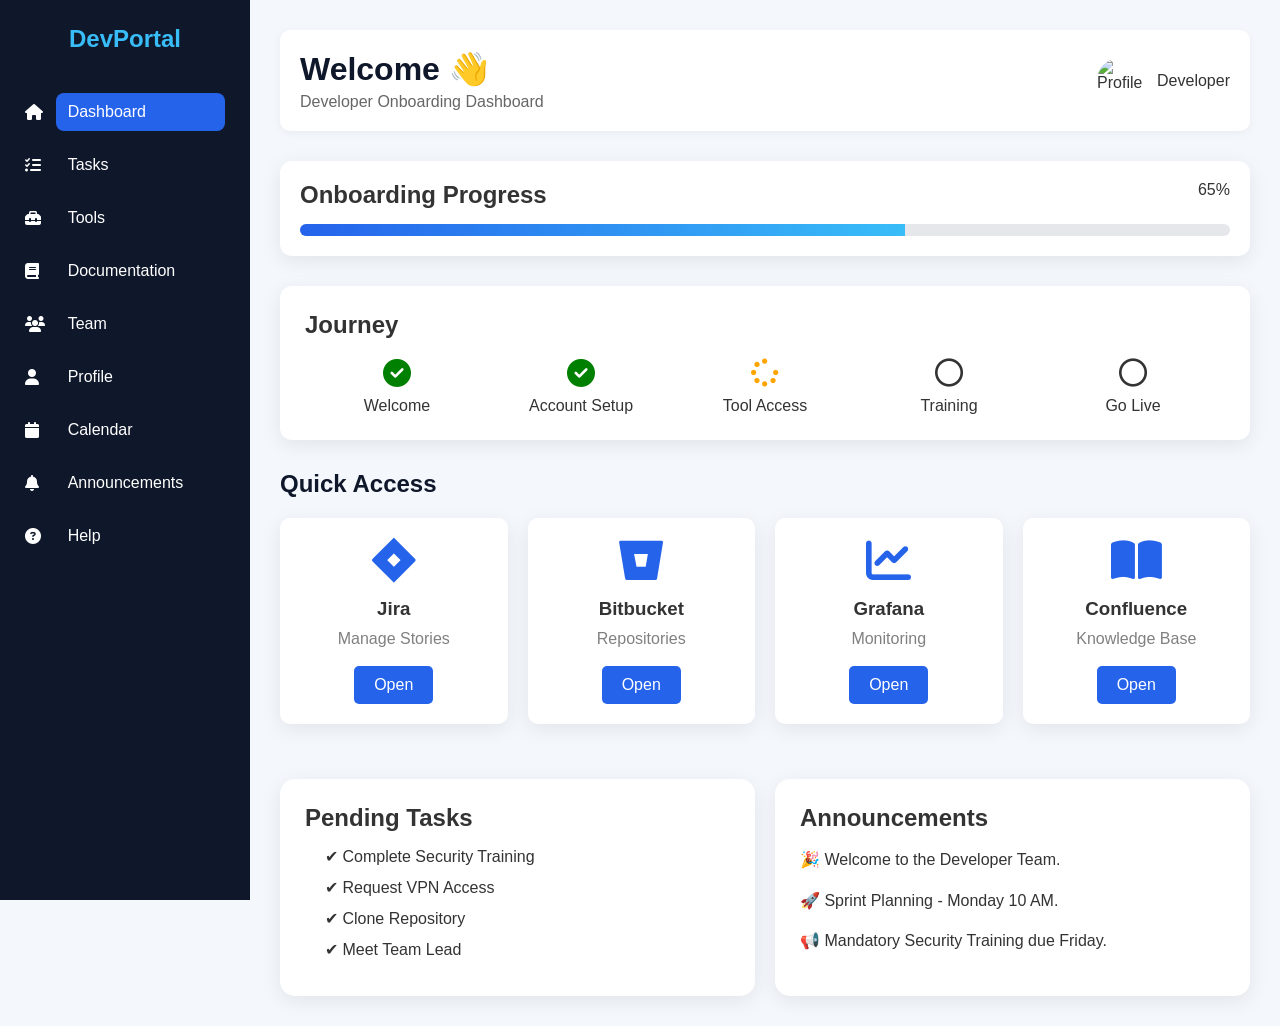
==== index.html @ c56b5d5f "Initial commit: Developer Onboarding Portal" ====
<!DOCTYPE html>
<html lang="en">
<head>
    <meta charset="UTF-8">
    <meta name="viewport" content="width=device-width, initial-scale=1.0">
    <title>Developer Onboarding Portal</title>
    <link rel="stylesheet" href="css/style.css">
    <link rel="stylesheet" href="css/components.css">
    <link rel="stylesheet" href="https://cdnjs.cloudflare.com/ajax/libs/font-awesome/6.5.1/css/all.min.css">
</head>
<body>
    <!-- Sidebar -->
    <div class="sidebar">
        <h2>DevPortal</h2>
        <ul>
            <li class="active">
                <i class="fas fa-home"></i>
                <a href="index.html">Dashboard</a>
            </li>
            <li>
                <i class="fas fa-list-check"></i>
                <a href="pages/tasks.html">Tasks</a>
            </li>
            <li>
                <i class="fas fa-toolbox"></i>
                <a href="pages/tools.html">Tools</a>
            </li>
            <li>
                <i class="fas fa-book"></i>
                <a href="pages/docs.html">Documentation</a>
            </li>
            <li>
                <i class="fas fa-users"></i>
                <a href="pages/team.html">Team</a>
            </li>
            <li>
                <i class="fas fa-user"></i>
                <a href="pages/profile.html">Profile</a>
            </li>
            <li>
                <i class="fas fa-calendar"></i>
                <a href="pages/calendar.html">Calendar</a>
            </li>
            <li>
                <i class="fas fa-bell"></i>
                <a href="pages/announcements.html">Announcements</a>
            </li>
            <li>
                <i class="fas fa-question-circle"></i>
                <a href="pages/help.html">Help</a>
            </li>
        </ul>
    </div>

    <!-- Main Content -->
    <div class="main">
        <!-- Header -->
        <header>
            <div>
                <h1>Welcome 👋</h1>
                <p>Developer Onboarding Dashboard</p>
            </div>
            <div class="profile">
                <img src="https://i.pravatar.cc/45" alt="Profile">
                <span>Developer</span>
            </div>
        </header>

        <!-- Progress Card -->
        <section class="progress-card">
            <div class="title">
                <h2>Onboarding Progress</h2>
                <span id="percent">65%</span>
            </div>
            <div class="progress">
                <div class="progress-bar" style="width: 65%"></div>
            </div>
        </section>

        <!-- Timeline -->
        <section class="timeline">
            <h2>Journey</h2>
            <div class="steps">
                <div class="step complete">
                    <i class="fas fa-check-circle"></i>
                    <p>Welcome</p>
                </div>
                <div class="step complete">
                    <i class="fas fa-check-circle"></i>
                    <p>Account Setup</p>
                </div>
                <div class="step current">
                    <i class="fas fa-spinner"></i>
                    <p>Tool Access</p>
                </div>
                <div class="step">
                    <i class="far fa-circle"></i>
                    <p>Training</p>
                </div>
                <div class="step">
                    <i class="far fa-circle"></i>
                    <p>Go Live</p>
                </div>
            </div>
        </section>

        <!-- Quick Access Cards -->
        <h2 class="section-title">Quick Access</h2>
        <div class="cards">
            <div class="card">
                <i class="fab fa-jira"></i>
                <h3>Jira</h3>
                <p>Manage Stories</p>
                <button class="btn btn-primary">Open</button>
            </div>
            <div class="card">
                <i class="fab fa-bitbucket"></i>
                <h3>Bitbucket</h3>
                <p>Repositories</p>
                <button class="btn btn-primary">Open</button>
            </div>
            <div class="card">
                <i class="fas fa-chart-line"></i>
                <h3>Grafana</h3>
                <p>Monitoring</p>
                <button class="btn btn-primary">Open</button>
            </div>
            <div class="card">
                <i class="fas fa-book-open"></i>
                <h3>Confluence</h3>
                <p>Knowledge Base</p>
                <button class="btn btn-primary">Open</button>
            </div>
        </div>

        <!-- Bottom Grid -->
        <div class="bottom-grid">
            <div class="tasks">
                <h2>Pending Tasks</h2>
                <ul>
                    <li>✔ Complete Security Training</li>
                    <li>✔ Request VPN Access</li>
                    <li>✔ Clone Repository</li>
                    <li>✔ Meet Team Lead</li>
                </ul>
            </div>
            <div class="announce">
                <h2>Announcements</h2>
                <p>🎉 Welcome to the Developer Team.</p>
                <p>🚀 Sprint Planning - Monday 10 AM.</p>
                <p>📢 Mandatory Security Training due Friday.</p>
            </div>
        </div>
    </div>

    <script src="js/script.js"></script>
</body>
</html>
---- css/style.css ----
/* Global Styles */
* {
    margin: 0;
    padding: 0;
    box-sizing: border-box;
}

body {
    font-family: 'Segoe UI', Tahoma, Geneva, Verdana, sans-serif;
    background: #f4f7fc;
    color: #333;
    display: flex;
}

/* Sidebar */
.sidebar {
    width: 250px;
    height: 100vh;
    background: #0f172a;
    color: white;
    position: fixed;
    left: 0;
    top: 0;
    padding: 25px;
    overflow-y: auto;
    z-index: 1000;
}

.sidebar h2 {
    text-align: center;
    margin-bottom: 40px;
    color: #38bdf8;
    font-size: 24px;
}

.sidebar ul {
    list-style: none;
}

.sidebar li {
    margin: 15px 0;
    display: flex;
    align-items: center;
}

.sidebar i {
    width: 25px;
    margin-right: 10px;
}

.sidebar a {
    color: white;
    text-decoration: none;
    display: flex;
    align-items: center;
    gap: 8px;
    padding: 10px 12px;
    border-radius: 8px;
    transition: 0.3s;
    width: 100%;
}

.sidebar a:hover,
.sidebar li.active a {
    background: #2563eb;
}

/* Main Content */
.main {
    margin-left: 250px;
    width: calc(100% - 250px);
    padding: 30px;
}

header {
    display: flex;
    justify-content: space-between;
    align-items: center;
    margin-bottom: 30px;
    background: white;
    padding: 20px;
    border-radius: 10px;
    box-shadow: 0 2px 10px rgba(0,0,0,0.05);
}

header h1 {
    font-size: 32px;
    color: #0f172a;
}

header p {
    color: #666;
    margin-top: 5px;
}

.profile {
    display: flex;
    align-items: center;
    gap: 15px;
}

.profile img {
    width: 45px;
    height: 45px;
    border-radius: 50%;
}

/* Cards Grid */
.cards {
    display: grid;
    grid-template-columns: repeat(auto-fit, minmax(220px, 1fr));
    gap: 20px;
    margin-bottom: 35px;
}

.card {
    background: white;
    padding: 25px;
    border-radius: 15px;
    text-align: center;
    box-shadow: 0 5px 20px rgba(0,0,0,0.08);
    transition: 0.3s;
}

.card:hover {
    transform: translateY(-8px);
}

.card i {
    font-size: 45px;
    color: #2563eb;
    margin-bottom: 15px;
}

.card h3 {
    margin-bottom: 10px;
}

.card p {
    color: gray;
    margin-bottom: 18px;
}

.card.tool-card .status {
    font-size: 12px;
    color: #666;
}

/* Progress Card */
.progress-card {
    background: white;
    padding: 20px;
    border-radius: 12px;
    box-shadow: 0 5px 20px rgba(0,0,0,0.08);
    margin-bottom: 30px;
}

.title {
    display: flex;
    justify-content: space-between;
    margin-bottom: 15px;
}

.progress {
    width: 100%;
    height: 12px;
    background: #e5e7eb;
    border-radius: 20px;
    overflow: hidden;
}

.progress-bar {
    height: 100%;
    background: linear-gradient(90deg, #2563eb, #38bdf8);
    transition: width 0.3s;
}

/* Timeline */
.timeline {
    background: white;
    padding: 25px;
    border-radius: 12px;
    box-shadow: 0 5px 20px rgba(0,0,0,0.08);
    margin-bottom: 30px;
}

.steps {
    display: flex;
    justify-content: space-between;
    margin-top: 20px;
}

.step {
    text-align: center;
    flex: 1;
}

.step i {
    font-size: 28px;
    margin-bottom: 10px;
}

.complete i {
    color: green;
}

.current i {
    color: orange;
    animation: spin 2s linear infinite;
}

@keyframes spin {
    0% { transform: rotate(0deg); }
    100% { transform: rotate(360deg); }
}

/* Section Title */
.section-title {
    margin: 30px 0 20px 0;
    font-size: 24px;
    color: #0f172a;
}

/* Bottom Grid */
.bottom-grid {
    display: grid;
    grid-template-columns: 1fr 1fr;
    gap: 20px;
}

.tasks,
.announce {
    background: white;
    padding: 25px;
    border-radius: 15px;
    box-shadow: 0 5px 20px rgba(0,0,0,0.08);
}

.tasks ul {
    margin-top: 15px;
    list-style: none;
}

.tasks li {
    margin-bottom: 12px;
    padding-left: 20px;
}

.announce p {
    margin-top: 15px;
    line-height: 1.6;
}

/* Login Container */
.login-container {
    max-width: 400px;
    margin: 50px auto;
    padding: 30px;
    background: white;
    border-radius: 10px;
    box-shadow: 0 5px 20px rgba(0,0,0,0.1);
    text-align: center;
}

.login-container form {
    display: flex;
    flex-direction: column;
    gap: 15px;
    margin-top: 20px;
}

.login-container input {
    padding: 12px;
    border: 1px solid #ddd;
    border-radius: 5px;
    font-size: 16px;
}

.login-container button {
    padding: 12px;
    background: #2563eb;
    color: white;
    border: none;
    border-radius: 5px;
    cursor: pointer;
    font-size: 16px;
}

.login-container button:hover {
    background: #1d4ed8;
}
---- css/components.css ----
/* Component Styles */

/* Button Component */
.btn {
    padding: 10px 20px;
    border: none;
    border-radius: 5px;
    cursor: pointer;
    font-size: 16px;
    transition: 0.3s;
    text-decoration: none;
    display: inline-block;
}

.btn-primary {
    background: #2563eb;
    color: white;
}

.btn-primary:hover {
    background: #1d4ed8;
}

.btn-secondary {
    background: #6b7280;
    color: white;
}

/* Badge Component */
.badge {
    padding: 4px 12px;
    border-radius: 20px;
    font-size: 12px;
    font-weight: bold;
}

.badge.high {
    background: #fecaca;
    color: #991b1b;
}

.badge.medium {
    background: #fef08a;
    color: #92400e;
}

.badge.low {
    background: #d1fae5;
    color: #065f46;
}

/* Card Component */
.card {
    background: white;
    border-radius: 10px;
    box-shadow: 0 5px 20px rgba(0,0,0,0.08);
    padding: 20px;
    margin-bottom: 20px;
}

/* Team Grid */
.team-grid {
    display: grid;
    grid-template-columns: repeat(auto-fit, minmax(280px, 1fr));
    gap: 20px;
    margin-bottom: 30px;
}

.team-card {
    background: white;
    border-radius: 15px;
    padding: 25px;
    text-align: center;
    box-shadow: 0 5px 20px rgba(0,0,0,0.08);
    transition: 0.3s;
}

.team-card:hover {
    transform: translateY(-8px);
}

.team-card img {
    width: 100px;
    height: 100px;
    border-radius: 50%;
    margin-bottom: 15px;
    border: 3px solid #2563eb;
}

.team-card h3 {
    margin: 10px 0;
}

.team-card p {
    color: #666;
    font-size: 14px;
}

.team-card .role {
    font-weight: bold;
    color: #2563eb;
    margin: 10px 0;
}

.team-card .email {
    font-size: 12px;
    color: #999;
}

/* Profile Card */
.profile-card {
    background: white;
    border-radius: 15px;
    padding: 30px;
    text-align: center;
    box-shadow: 0 5px 20px rgba(0,0,0,0.08);
    margin-bottom: 30px;
}

.profile-card img {
    width: 150px;
    height: 150px;
    border-radius: 50%;
    margin-bottom: 20px;
    border: 4px solid #2563eb;
}

.profile-card h2 {
    margin: 15px 0;
}

.profile-card .role {
    color: #666;
    font-size: 16px;
    margin-bottom: 10px;
}

.profile-card .email {
    color: #2563eb;
    font-size: 14px;
    margin-bottom: 20px;
}

/* Info Section */
.info-section {
    background: white;
    border-radius: 15px;
    padding: 25px;
    box-shadow: 0 5px 20px rgba(0,0,0,0.08);
    margin-bottom: 20px;
}

.info-section h3 {
    margin-bottom: 20px;
    color: #0f172a;
}

.info-grid {
    display: grid;
    grid-template-columns: repeat(auto-fit, minmax(250px, 1fr));
    gap: 20px;
}

.info-item label {
    font-weight: bold;
    color: #0f172a;
}

.info-item p {
    color: #666;
    margin-top: 5px;
}

/* Skills */
.skills {
    display: flex;
    flex-wrap: wrap;
    gap: 10px;
}

.skill-badge {
    background: #dbeafe;
    color: #1e40af;
    padding: 8px 16px;
    border-radius: 20px;
    font-size: 14px;
}

/* Events List */
.events-list {
    display: flex;
    flex-direction: column;
    gap: 15px;
}

.event-card {
    background: white;
    border-radius: 15px;
    padding: 20px;
    display: flex;
    gap: 20px;
    box-shadow: 0 5px 20px rgba(0,0,0,0.08);
    transition: 0.3s;
}

.event-card:hover {
    transform: translateX(5px);
}

.event-date {
    background: linear-gradient(135deg, #2563eb, #38bdf8);
    color: white;
    border-radius: 10px;
    padding: 15px;
    text-align: center;
    min-width: 80px;
}

.event-date .day {
    display: block;
    font-size: 24px;
    font-weight: bold;
}

.event-date .month {
    display: block;
    font-size: 12px;
}

.event-info h3 {
    margin-bottom: 5px;
}

.event-info p {
    color: #666;
    font-size: 14px;
    margin: 5px 0;
}

.event-info .time {
    color: #2563eb;
    font-weight: bold;
}

/* Announcements */
.announcements-list {
    display: flex;
    flex-direction: column;
    gap: 15px;
}

.announcement {
    background: white;
    border-radius: 15px;
    padding: 20px;
    box-shadow: 0 5px 20px rgba(0,0,0,0.08);
    border-left: 4px solid #2563eb;
}

.announcement-header {
    display: flex;
    justify-content: space-between;
    align-items: center;
    margin-bottom: 10px;
}

.announcement-header h3 {
    margin: 0;
}

.announcement-header .date {
    font-size: 12px;
    color: #999;
}

.announcement p {
    color: #666;
    line-height: 1.6;
}

/* FAQ */
.faq-container {
    display: flex;
    flex-direction: column;
    gap: 15px;
}

.faq-item {
    background: white;
    border-radius: 15px;
    padding: 20px;
    box-shadow: 0 5px 20px rgba(0,0,0,0.08);
}

.faq-item h3 {
    color: #2563eb;
    margin-bottom: 10px;
}

.faq-item p {
    color: #666;
    line-height: 1.6;
}

/* Support Contacts */
.support-contacts {
    display: grid;
    grid-template-columns: repeat(auto-fit, minmax(250px, 1fr));
    gap: 20px;
}

.contact-card {
    background: white;
    border-radius: 15px;
    padding: 25px;
    text-align: center;
    box-shadow: 0 5px 20px rgba(0,0,0,0.08);
}

.contact-card i {
    font-size: 40px;
    color: #2563eb;
    margin-bottom: 15px;
}

.contact-card h3 {
    margin: 10px 0;
}

.contact-card p {
    color: #666;
}

/* Documentation Grid */
.docs-grid {
    display: grid;
    grid-template-columns: repeat(auto-fit, minmax(280px, 1fr));
    gap: 20px;
}

.doc-card {
    background: white;
    border-radius: 15px;
    padding: 25px;
    box-shadow: 0 5px 20px rgba(0,0,0,0.08);
    transition: 0.3s;
}

.doc-card:hover {
    transform: translateY(-8px);
}

.doc-card h3 {
    color: #2563eb;
    margin-bottom: 10px;
}

.doc-card p {
    color: #666;
    margin-bottom: 15px;
    line-height: 1.6;
}

/* Tasks Table */
.tasks-table {
    background: white;
    border-radius: 15px;
    padding: 25px;
    box-shadow: 0 5px 20px rgba(0,0,0,0.08);
}

.tasks-table table {
    width: 100%;
    border-collapse: collapse;
    margin-top: 15px;
}

.tasks-table th {
    background: #f3f4f6;
    padding: 12px;
    text-align: left;
    font-weight: bold;
    border-bottom: 2px solid #e5e7eb;
}

.tasks-table td {
    padding: 12px;
    border-bottom: 1px solid #e5e7eb;
}

.tasks-table tr:hover {
    background: #f9fafb;
}

/* Search Box */
.search-box {
    margin-bottom: 20px;
}

.search-box input {
    width: 100%;
    padding: 14px;
    border-radius: 10px;
    border: 1px solid #ddd;
    font-size: 16px;
    outline: none;
}

.search-box input:focus {
    border-color: #2563eb;
    box-shadow: 0 0 5px rgba(37, 99, 235, 0.3);
}

/* Responsive */
@media (max-width: 900px) {
    .sidebar {
        width: 80px;
    }

    .sidebar h2,
    .sidebar a span {
        display: none;
    }

    .main {
        margin-left: 80px;
        width: calc(100% - 80px);
    }

    .bottom-grid {
        grid-template-columns: 1fr;
    }

    .steps {
        flex-direction: column;
        gap: 20px;
    }
}

@media (max-width: 600px) {
    header {
        flex-direction: column;
        align-items: flex-start;
        gap: 20px;
    }

    .cards {
        grid-template-columns: 1fr;
    }

    .team-grid {
        grid-template-columns: 1fr;
    }

    .event-card {
        flex-direction: column;
    }
}
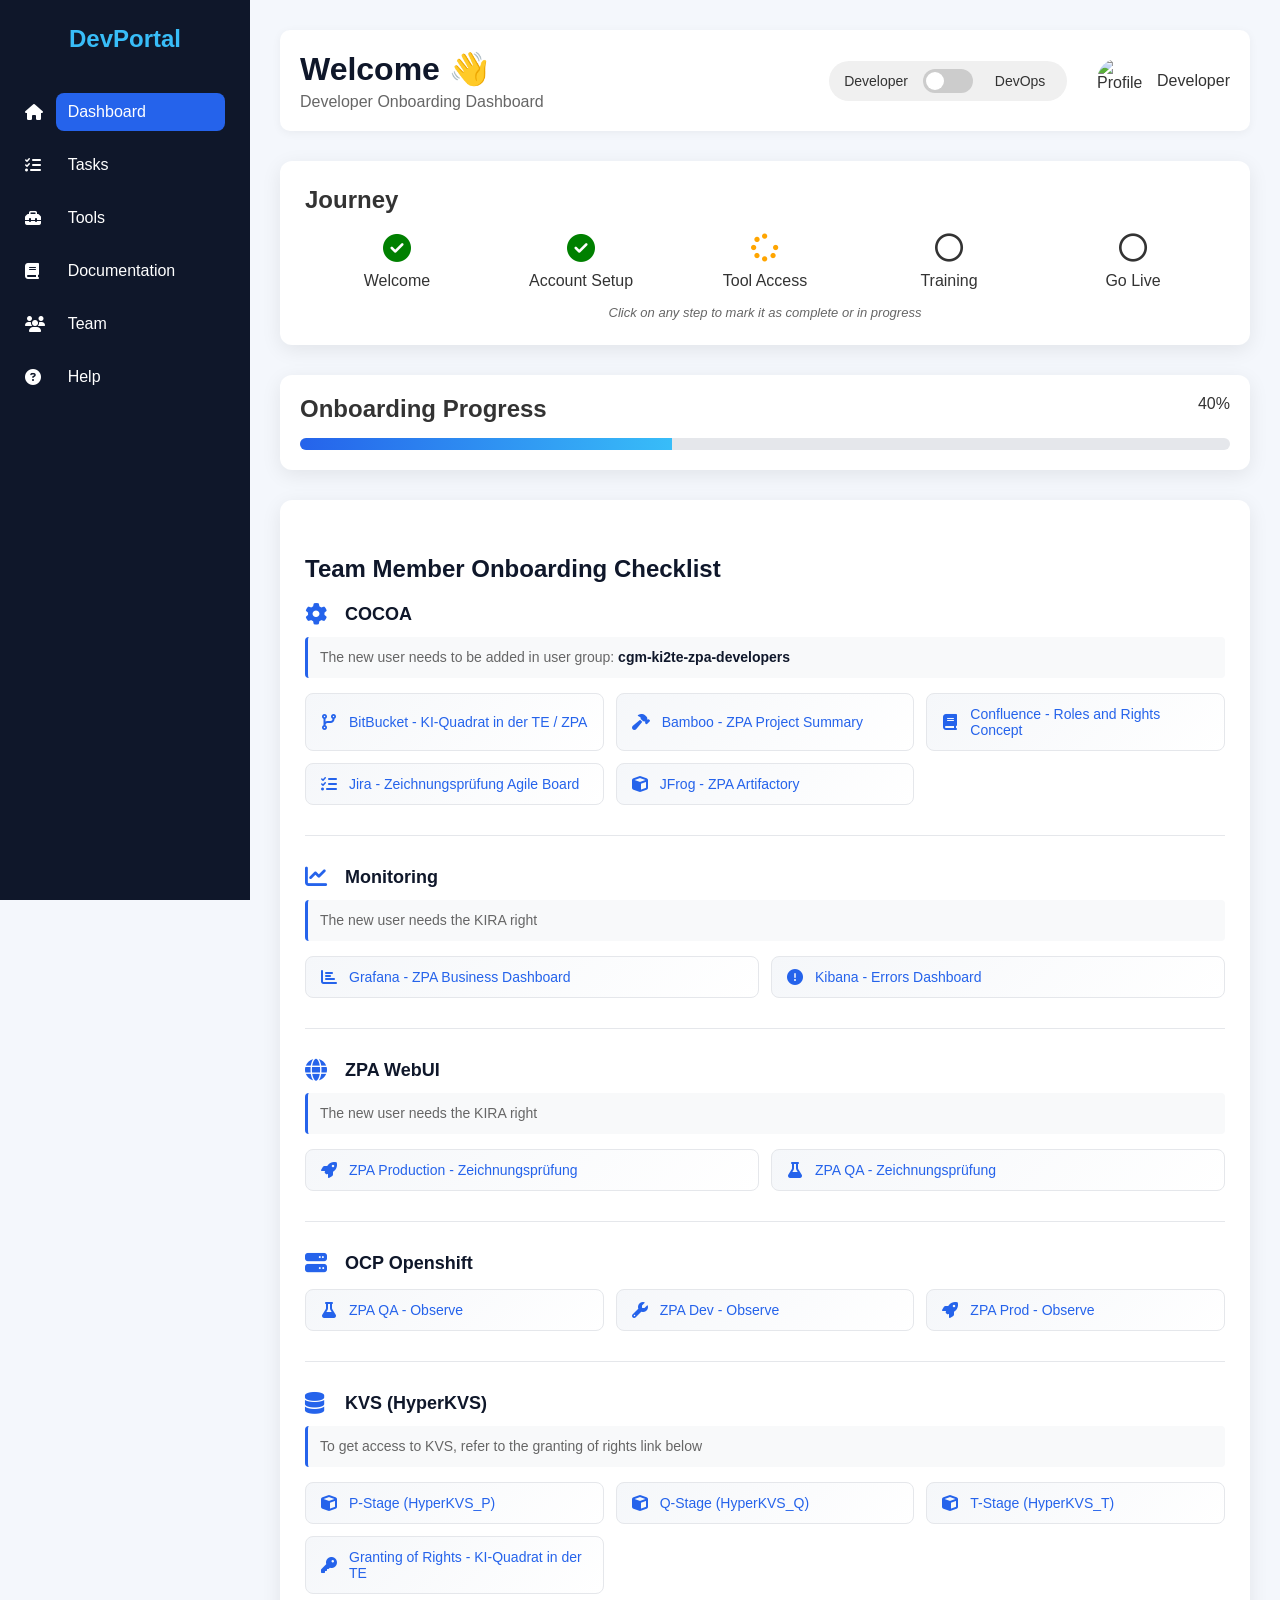
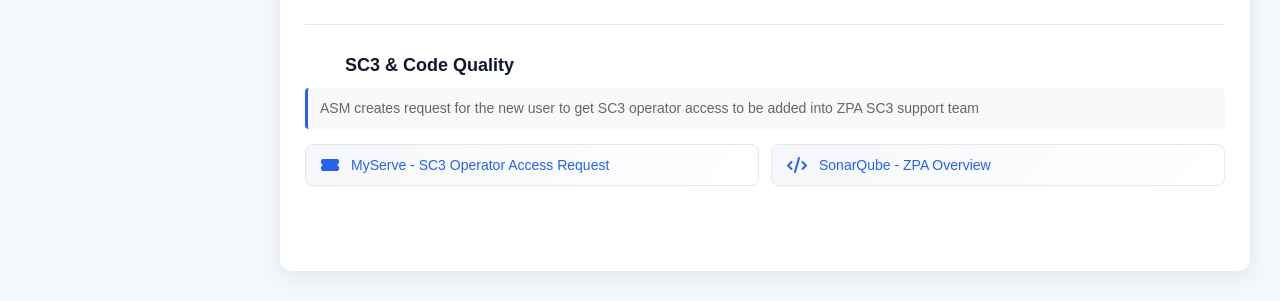
==== commit d0969a34: "added new feature" ====
--- a/index.html
+++ b/index.html
@@ -34,18 +34,6 @@
                 <a href="pages/team.html">Team</a>
             </li>
             <li>
-                <i class="fas fa-user"></i>
-                <a href="pages/profile.html">Profile</a>
-            </li>
-            <li>
-                <i class="fas fa-calendar"></i>
-                <a href="pages/calendar.html">Calendar</a>
-            </li>
-            <li>
-                <i class="fas fa-bell"></i>
-                <a href="pages/announcements.html">Announcements</a>
-            </li>
-            <li>
                 <i class="fas fa-question-circle"></i>
                 <a href="pages/help.html">Help</a>
             </li>
@@ -58,101 +46,449 @@
         <header>
             <div>
                 <h1>Welcome 👋</h1>
-                <p>Developer Onboarding Dashboard</p>
+                <p id="headerSubtitle">Developer Onboarding Dashboard</p>
             </div>
-            <div class="profile">
-                <img src="https://i.pravatar.cc/45" alt="Profile">
-                <span>Developer</span>
+            <div class="header-controls">
+                <div class="toggle-container">
+                    <span class="toggle-label">Developer</span>
+                    <label class="toggle-switch">
+                        <input type="checkbox" id="roleToggle">
+                        <span class="slider"></span>
+                    </label>
+                    <span class="toggle-label">DevOps</span>
+                </div>
+                <div class="profile">
+                    <img src="https://i.pravatar.cc/45" alt="Profile">
+                    <span id="roleName">Developer</span>
+                </div>
             </div>
         </header>
 
-        <!-- Progress Card -->
-        <section class="progress-card">
-            <div class="title">
-                <h2>Onboarding Progress</h2>
-                <span id="percent">65%</span>
-            </div>
-            <div class="progress">
-                <div class="progress-bar" style="width: 65%"></div>
-            </div>
-        </section>
-
-        <!-- Timeline -->
-        <section class="timeline">
-            <h2>Journey</h2>
-            <div class="steps">
-                <div class="step complete">
-                    <i class="fas fa-check-circle"></i>
-                    <p>Welcome</p>
-                </div>
-                <div class="step complete">
-                    <i class="fas fa-check-circle"></i>
-                    <p>Account Setup</p>
-                </div>
-                <div class="step current">
-                    <i class="fas fa-spinner"></i>
-                    <p>Tool Access</p>
-                </div>
-                <div class="step">
-                    <i class="far fa-circle"></i>
-                    <p>Training</p>
-                </div>
-                <div class="step">
-                    <i class="far fa-circle"></i>
-                    <p>Go Live</p>
-                </div>
-            </div>
-        </section>
-
-        <!-- Quick Access Cards -->
-        <h2 class="section-title">Quick Access</h2>
-        <div class="cards">
-            <div class="card">
-                <i class="fab fa-jira"></i>
-                <h3>Jira</h3>
-                <p>Manage Stories</p>
-                <button class="btn btn-primary">Open</button>
-            </div>
-            <div class="card">
-                <i class="fab fa-bitbucket"></i>
-                <h3>Bitbucket</h3>
-                <p>Repositories</p>
-                <button class="btn btn-primary">Open</button>
-            </div>
-            <div class="card">
-                <i class="fas fa-chart-line"></i>
-                <h3>Grafana</h3>
-                <p>Monitoring</p>
-                <button class="btn btn-primary">Open</button>
-            </div>
-            <div class="card">
-                <i class="fas fa-book-open"></i>
-                <h3>Confluence</h3>
-                <p>Knowledge Base</p>
-                <button class="btn btn-primary">Open</button>
-            </div>
+        <!-- Developer Section -->
+        <div id="developer-section" class="role-section">
+            <!-- Timeline -->
+            <section class="timeline">
+                <h2>Journey</h2>
+                <div class="steps">
+                    <div class="step complete" data-step="welcome" data-status="complete">
+                        <i class="fas fa-check-circle"></i>
+                        <p>Welcome</p>
+                    </div>
+                    <div class="step complete" data-step="account-setup" data-status="complete">
+                        <i class="fas fa-check-circle"></i>
+                        <p>Account Setup</p>
+                    </div>
+                    <div class="step current" data-step="tool-access" data-status="current">
+                        <i class="fas fa-spinner"></i>
+                        <p>Tool Access</p>
+                    </div>
+                    <div class="step" data-step="training" data-status="pending">
+                        <i class="far fa-circle"></i>
+                        <p>Training</p>
+                    </div>
+                    <div class="step" data-step="go-live" data-status="pending">
+                        <i class="far fa-circle"></i>
+                        <p>Go Live</p>
+                    </div>
+                </div>
+                <p class="step-info">Click on any step to mark it as complete or in progress</p>
+            </section>
+
+            <!-- Progress Card -->
+            <section class="progress-card">
+                <div class="title">
+                    <h2>Onboarding Progress</h2>
+                    <span id="percent">65%</span>
+                </div>
+                <div class="progress">
+                    <div class="progress-bar" style="width: 65%"></div>
+                </div>
+            </section>
+
+            <!-- Common Checklist -->
+            <section class="devops-content">
+                <h2 class="section-title">Team Member Onboarding Checklist</h2>
+
+                <!-- COCOA Section -->
+                <div class="checklist-section">
+                    <div class="section-header">
+                        <i class="fas fa-cog"></i>
+                        <h3>COCOA</h3>
+                    </div>
+                    <p class="section-requirement">The new user needs to be added in user group: <strong>cgm-ki2te-zpa-developers</strong></p>
+                    <div class="links-group">
+                        <a href="https://devstack.vwgroup.com/bitbucket/projects/KI2TE/repos/zpa/browse" target="_blank" class="checklist-link">
+                            <i class="fas fa-code-branch"></i>
+                            <span>BitBucket - KI-Quadrat in der TE / ZPA</span>
+                        </a>
+                        <a href="https://devstack.vwgroup.com/bamboo/project/viewProjectPlans.action?projectKey=ZPA" target="_blank" class="checklist-link">
+                            <i class="fas fa-hammer"></i>
+                            <span>Bamboo - ZPA Project Summary</span>
+                        </a>
+                        <a href="https://devstack.vwgroup.com/confluence/display/KI2TE/%28ZP%29+Roles+and+Rights+Concept" target="_blank" class="checklist-link">
+                            <i class="fas fa-book"></i>
+                            <span>Confluence - Roles and Rights Concept</span>
+                        </a>
+                        <a href="https://devstack.vwgroup.com/jira/secure/RapidBoard.jspa?rapidView=17622" target="_blank" class="checklist-link">
+                            <i class="fas fa-tasks"></i>
+                            <span>Jira - Zeichnungsprüfung Agile Board</span>
+                        </a>
+                        <a href="https://jfrog.devstack.vwgroup.com/ui/repos/tree/General/ki2te-docker/zpa" target="_blank" class="checklist-link">
+                            <i class="fas fa-cube"></i>
+                            <span>JFrog - ZPA Artifactory</span>
+                        </a>
+                    </div>
+                </div>
+
+                <!-- Monitoring Section -->
+                <div class="checklist-section">
+                    <div class="section-header">
+                        <i class="fas fa-chart-line"></i>
+                        <h3>Monitoring</h3>
+                    </div>
+                    <p class="section-requirement">The new user needs the KIRA right</p>
+                    <div class="links-group">
+                        <a href="https://gep-grafana-prod.prod-intranet-02.wob.vw.vwg/grafana/d/fep4ond6fxo8wd/zpa-business-dashboard?orgId=7&from=now-15h&to=now&timezone=utc" target="_blank" class="checklist-link">
+                            <i class="fas fa-chart-bar"></i>
+                            <span>Grafana - ZPA Business Dashboard</span>
+                        </a>
+                        <a href="https://zpa-dev.kb.mlaas-b.mls-ml.prd.eu.gs.aws.cloud.vwgroup.com/app/dashboards#/view/ffc3a021-4433-42c0-a9ff-112e1bd67f6a?_g=(filters:!(),refreshInterval:(pause:!t,value:60000),time:(from:now-24h%2Fh,to:now))" target="_blank" class="checklist-link">
+                            <i class="fas fa-exclamation-circle"></i>
+                            <span>Kibana - Errors Dashboard</span>
+                        </a>
+                    </div>
+                </div>
+
+                <!-- ZPA WebUI Section -->
+                <div class="checklist-section">
+                    <div class="section-header">
+                        <i class="fas fa-globe"></i>
+                        <h3>ZPA WebUI</h3>
+                    </div>
+                    <p class="section-requirement">The new user needs the KIRA right</p>
+                    <div class="links-group">
+                        <a href="https://web-zpa-prod.apps.prod-intranet-02-wob.ocp.vwgroup.com/login" target="_blank" class="checklist-link">
+                            <i class="fas fa-rocket"></i>
+                            <span>ZPA Production - Zeichnungsprüfung</span>
+                        </a>
+                        <a href="https://web-zpa-qa.apps.prod-intranet-02-wob.ocp.vwgroup.com/login" target="_blank" class="checklist-link">
+                            <i class="fas fa-flask"></i>
+                            <span>ZPA QA - Zeichnungsprüfung</span>
+                        </a>
+                    </div>
+                </div>
+
+                <!-- OCP Openshift Section -->
+                <div class="checklist-section">
+                    <div class="section-header">
+                        <i class="fas fa-server"></i>
+                        <h3>OCP Openshift</h3>
+                    </div>
+                    <div class="links-group">
+                        <a href="https://console.apps.prod-intranet-02-wob.ocp.vwgroup.com/dev-monitoring/ns/zpa-qa?dashboard=grafana-dashboard-k8s-resources-namespace" target="_blank" class="checklist-link">
+                            <i class="fas fa-flask"></i>
+                            <span>ZPA QA - Observe</span>
+                        </a>
+                        <a href="https://console.apps.dev-intranet-02-wob.ocp.vwgroup.com/dev-monitoring/ns/zpa-dev?dashboard=grafana-dashboard-k8s-resources-namespace" target="_blank" class="checklist-link">
+                            <i class="fas fa-wrench"></i>
+                            <span>ZPA Dev - Observe</span>
+                        </a>
+                        <a href="https://console.apps.prod-intranet-02-wob.ocp.vwgroup.com/dev-monitoring/ns/zpa-prod?dashboard=grafana-dashboard-k8s-resources-namespace" target="_blank" class="checklist-link">
+                            <i class="fas fa-rocket"></i>
+                            <span>ZPA Prod - Observe</span>
+                        </a>
+                    </div>
+                </div>
+
+                <!-- KVS Section -->
+                <div class="checklist-section">
+                    <div class="section-header">
+                        <i class="fas fa-database"></i>
+                        <h3>KVS (HyperKVS)</h3>
+                    </div>
+                    <p class="section-info">To get access to KVS, refer to the granting of rights link below</p>
+                    <div class="links-group">
+                        <a href="https://kvs.wob.vw.vwg:8081/DE-script/webagent/DE/menu.html" target="_blank" class="checklist-link">
+                            <i class="fas fa-cube"></i>
+                            <span>P-Stage (HyperKVS_P)</span>
+                        </a>
+                        <a href="https://lxf201p292.wob.vw.vwg:3334/DE-script/webagent/DE/menu.html" target="_blank" class="checklist-link">
+                            <i class="fas fa-cube"></i>
+                            <span>Q-Stage (HyperKVS_Q)</span>
+                        </a>
+                        <a href="https://kvsdev10.wob.vw.vwg:40001/DE-script/webagent/DE/menu.html" target="_blank" class="checklist-link">
+                            <i class="fas fa-cube"></i>
+                            <span>T-Stage (HyperKVS_T)</span>
+                        </a>
+                        <a href="https://devstack.vwgroup.com/confluence/display/KI2TE/%28ZP%29+Granting+of+rights" target="_blank" class="checklist-link">
+                            <i class="fas fa-key"></i>
+                            <span>Granting of Rights - KI-Quadrat in der TE</span>
+                        </a>
+                    </div>
+                </div>
+
+                <!-- SC3 Section -->
+                <div class="checklist-section">
+                    <div class="section-header">
+                        <i class="fas fa-support"></i>
+                        <h3>SC3 & Code Quality</h3>
+                    </div>
+                    <p class="section-info">ASM creates request for the new user to get SC3 operator access to be added into ZPA SC3 support team</p>
+                    <div class="links-group">
+                        <a href="https://myserveprod.service-now.com/myserve?id=sc_cat_item&table=sc_cat_item&sys_id=88e77a6fffe50810ac0aecaf435b5ea1&searchTerm=SC3%20Operator" target="_blank" class="checklist-link">
+                            <i class="fas fa-ticket-alt"></i>
+                            <span>MyServe - SC3 Operator Access Request</span>
+                        </a>
+                        <a href="https://devstack.vwgroup.com/sonar/dashboard?branch=develop&id=ZPA%3AZPA" target="_blank" class="checklist-link">
+                            <i class="fas fa-code"></i>
+                            <span>SonarQube - ZPA Overview</span>
+                        </a>
+                    </div>
+                </div>
+            </section>
         </div>
 
-        <!-- Bottom Grid -->
-        <div class="bottom-grid">
-            <div class="tasks">
-                <h2>Pending Tasks</h2>
-                <ul>
-                    <li>✔ Complete Security Training</li>
-                    <li>✔ Request VPN Access</li>
-                    <li>✔ Clone Repository</li>
-                    <li>✔ Meet Team Lead</li>
-                </ul>
-            </div>
-            <div class="announce">
-                <h2>Announcements</h2>
-                <p>🎉 Welcome to the Developer Team.</p>
-                <p>🚀 Sprint Planning - Monday 10 AM.</p>
-                <p>📢 Mandatory Security Training due Friday.</p>
-            </div>
+        <!-- DevOps Section -->
+        <div id="devops-section" class="role-section" style="display: none;">
+            <section class="devops-content">
+                <!-- DevOps Only Section -->
+                <div class="devops-only-section">
+                    <h2><i class="fas fa-shield-alt"></i> Only for DevOps Engineer</h2>
+
+                    <!-- BlackDuckHub Section -->
+                    <div class="checklist-section">
+                        <div class="section-header">
+                            <i class="fas fa-lock"></i>
+                            <h3>BlackDuckHub</h3>
+                        </div>
+                        <p class="section-info">Complete all onboarding content. After completion, ASM will apply permissions via MyServe for the user.</p>
+                        <div class="links-group">
+                            <a href="https://volkswagengroup.sharepoint.com/sites/BlackDuckHubInbetriebnahme/SitePages/Black-Duck-Hub-Onboarding-2.0-EN.aspx" target="_blank" class="checklist-link">
+                                <i class="fas fa-graduation-cap"></i>
+                                <span>Online Onboarding Training</span>
+                            </a>
+                            <a href="https://bdh.aws.cloud.vwgroup.com/api/search/project-versions?limit=100&offset=0&q=ZPA" target="_blank" class="checklist-link">
+                                <i class="fas fa-project-diagram"></i>
+                                <span>ZPA Project</span>
+                            </a>
+                        </div>
+                    </div>
+
+                    <!-- DMS Section -->
+                    <div class="checklist-section">
+                        <div class="section-header">
+                            <i class="fas fa-file-alt"></i>
+                            <h3>DMS</h3>
+                        </div>
+                        <p class="section-info">Document Management System</p>
+                        <div class="links-group">
+                            <a href="https://vwdmsweb.wob.vw.vwg/groupdms/?docbase=vwdms&locateId=0b0045159a8bbebe" target="_blank" class="checklist-link">
+                                <i class="fas fa-link"></i>
+                                <span>Access DMS</span>
+                            </a>
+                        </div>
+                    </div>
+
+                    <!-- FOSS Section -->
+                    <div class="checklist-section">
+                        <div class="section-header">
+                            <i class="fas fa-code-branch"></i>
+                            <h3>FOSS</h3>
+                        </div>
+                        <p class="section-info">Free and Open Source Software</p>
+                        <div class="links-group">
+                            <a href="https://devstack.vwgroup.com/jira/servicedesk/customer/portal/105" target="_blank" class="checklist-link">
+                                <i class="fas fa-headset"></i>
+                                <span>Service Desk</span>
+                            </a>
+                            <a href="https://volkswagen-net.de/wikis/spaces/FOSSVW/pages/6755520244/Home+Page+FOSS+EN" target="_blank" class="checklist-link">
+                                <i class="fas fa-book"></i>
+                                <span>FOSS Wiki</span>
+                            </a>
+                        </div>
+                    </div>
+
+                    <!-- GOLF Section -->
+                    <div class="checklist-section">
+                        <div class="section-header">
+                            <i class="fas fa-network-wired"></i>
+                            <h3>GOLF</h3>
+                        </div>
+                        <p class="section-info">IT Infrastructure</p>
+                        <div class="links-group">
+                            <a href="https://volkswagen-net.de/wikis/pages/viewpage.action?pageId=5085038790" target="_blank" class="checklist-link">
+                                <i class="fas fa-info-circle"></i>
+                                <span>Getting Started - IT Infrastructure Guide</span>
+                            </a>
+                        </div>
+                    </div>
+
+                    <!-- ArgoCD Section -->
+                    <div class="checklist-section">
+                        <div class="section-header">
+                            <i class="fas fa-rocket"></i>
+                            <h3>ArgoCD</h3>
+                        </div>
+                        <p class="section-info">Continuous Deployment</p>
+                        <div class="links-group">
+                            <a href="https://argocd-gep-nonprod.apps.dev-intranet-02-wob.ocp.vwgroup.com/applications?showFavorites=false" target="_blank" class="checklist-link">
+                                <i class="fas fa-cube"></i>
+                                <span>ZPA Dev</span>
+                            </a>
+                            <a href="https://argocd-gep-nonprod.apps.prod-intranet-02-wob.ocp.vwgroup.com/applications?showFavorites=false" target="_blank" class="checklist-link">
+                                <i class="fas fa-cube"></i>
+                                <span>ZPA QA</span>
+                            </a>
+                            <a href="https://argocd-gep-prod.apps.prod-intranet-02-wob.ocp.vwgroup.com/applications?showFavorites=false" target="_blank" class="checklist-link">
+                                <i class="fas fa-cube"></i>
+                                <span>ZPA Prod</span>
+                            </a>
+                        </div>
+                    </div>
+                </div>
+            </section>
         </div>
     </div>
 
     <script src="js/script.js"></script>
+    <script>
+        // Toggle functionality
+        document.getElementById('roleToggle').addEventListener('change', function() {
+            const isDeveloper = !this.checked;
+            const developerSection = document.getElementById('developer-section');
+            const devopsSection = document.getElementById('devops-section');
+            const headerSubtitle = document.getElementById('headerSubtitle');
+            const roleName = document.getElementById('roleName');
+            
+            if (isDeveloper) {
+                developerSection.style.display = 'block';
+                devopsSection.style.display = 'none';
+                headerSubtitle.textContent = 'Developer Onboarding Dashboard';
+                roleName.textContent = 'Developer';
+                localStorage.setItem('userRole', 'developer');
+            } else {
+                developerSection.style.display = 'none';
+                devopsSection.style.display = 'block';
+                headerSubtitle.textContent = 'DevOps Engineer Onboarding Dashboard';
+                roleName.textContent = 'DevOps Engineer';
+                localStorage.setItem('userRole', 'devops');
+            }
+        });
+
+        // Load user's saved role preference
+        window.addEventListener('DOMContentLoaded', function() {
+            const savedRole = localStorage.getItem('userRole') || 'developer';
+            const toggle = document.getElementById('roleToggle');
+            if (savedRole === 'devops') {
+                toggle.checked = true;
+                toggle.dispatchEvent(new Event('change'));
+            }
+            
+            // Initialize step tracking after a small delay to ensure DOM is ready
+            setTimeout(function() {
+                initializeSteps();
+            }, 100);
+        });
+
+        // Step interaction functionality
+        function initializeSteps() {
+            const steps = document.querySelectorAll('.step');
+            
+            // Attach click listeners to each step
+            steps.forEach(function(step) {
+                step.style.cursor = 'pointer';
+                
+                step.addEventListener('click', function(e) {
+                    e.stopPropagation();
+                    
+                    const currentStatus = this.getAttribute('data-status');
+                    const stepName = this.getAttribute('data-step');
+                    let newStatus;
+                    
+                    // Cycle through statuses: pending -> current -> complete -> pending
+                    if (currentStatus === 'pending') {
+                        newStatus = 'current';
+                    } else if (currentStatus === 'current') {
+                        newStatus = 'complete';
+                    } else if (currentStatus === 'complete') {
+                        newStatus = 'pending';
+                    }
+                    
+                    updateStepStatus(this, newStatus);
+                    saveStepStatus(stepName, newStatus);
+                    updateProgress();
+                });
+            });
+            
+            // Load saved step statuses and calculate initial progress
+            loadSavedSteps();
+            updateProgress();
+        }
+
+        function updateStepStatus(stepElement, newStatus) {
+            const icon = stepElement.querySelector('i');
+            
+            if (!icon) return;
+            
+            // Remove previous classes
+            stepElement.classList.remove('complete', 'current', 'pending');
+            
+            // Update attribute
+            stepElement.setAttribute('data-status', newStatus);
+            
+            // Update classes and icon based on new status
+            if (newStatus === 'complete') {
+                stepElement.classList.add('complete');
+                icon.className = 'fas fa-check-circle';
+            } else if (newStatus === 'current') {
+                stepElement.classList.add('current');
+                icon.className = 'fas fa-spinner';
+            } else { // pending
+                icon.className = 'far fa-circle';
+            }
+        }
+
+        function updateProgress() {
+            const steps = document.querySelectorAll('.step');
+            let completedCount = 0;
+            
+            steps.forEach(function(step) {
+                if (step.getAttribute('data-status') === 'complete') {
+                    completedCount++;
+                }
+            });
+            
+            const total = steps.length;
+            const progress = total > 0 ? Math.round((completedCount / total) * 100) : 0;
+            
+            const percentElement = document.getElementById('percent');
+            const progressBar = document.querySelector('.progress-bar');
+            
+            if (percentElement) {
+                percentElement.textContent = progress + '%';
+            }
+            if (progressBar) {
+                progressBar.style.width = progress + '%';
+            }
+        }
+
+        function saveStepStatus(stepName, status) {
+            const stepStatus = JSON.parse(localStorage.getItem('stepStatus') || '{}');
+            stepStatus[stepName] = status;
+            localStorage.setItem('stepStatus', JSON.stringify(stepStatus));
+        }
+
+        function loadSavedSteps() {
+            const stepStatus = JSON.parse(localStorage.getItem('stepStatus') || '{}');
+            const steps = document.querySelectorAll('.step');
+            
+            steps.forEach(function(step) {
+                const stepName = step.getAttribute('data-step');
+                if (stepStatus[stepName]) {
+                    updateStepStatus(step, stepStatus[stepName]);
+                }
+            });
+        }
+    </script>
 </body>
 </html>
--- a/css/style.css
+++ b/css/style.css
@@ -193,6 +193,20 @@
 .step {
     text-align: center;
     flex: 1;
+    cursor: pointer;
+    transition: transform 0.3s ease;
+}
+
+.step:hover {
+    transform: scale(1.05);
+}
+
+.step-info {
+    text-align: center;
+    font-size: 13px;
+    color: #666;
+    margin-top: 15px;
+    font-style: italic;
 }
 
 .step i {
@@ -289,3 +303,319 @@
 .login-container button:hover {
     background: #1d4ed8;
 }
+
+/* Header Controls */
+.header-controls {
+    display: flex;
+    align-items: center;
+    gap: 30px;
+}
+
+/* Toggle Switch */
+.toggle-container {
+    display: flex;
+    align-items: center;
+    gap: 12px;
+    background: #f0f0f0;
+    padding: 8px 12px;
+    border-radius: 20px;
+}
+
+.toggle-label {
+    font-size: 14px;
+    font-weight: 500;
+    color: #333;
+    min-width: 70px;
+    text-align: center;
+}
+
+.toggle-switch {
+    position: relative;
+    display: inline-block;
+    width: 50px;
+    height: 24px;
+}
+
+.toggle-switch input {
+    opacity: 0;
+    width: 0;
+    height: 0;
+}
+
+.slider {
+    position: absolute;
+    cursor: pointer;
+    top: 0;
+    left: 0;
+    right: 0;
+    bottom: 0;
+    background-color: #ccc;
+    transition: 0.4s;
+    border-radius: 24px;
+}
+
+.slider:before {
+    position: absolute;
+    content: "";
+    height: 18px;
+    width: 18px;
+    left: 3px;
+    bottom: 3px;
+    background-color: white;
+    transition: 0.4s;
+    border-radius: 50%;
+}
+
+input:checked + .slider {
+    background-color: #2563eb;
+}
+
+input:checked + .slider:before {
+    transform: translateX(26px);
+}
+
+/* Role Sections */
+.role-section {
+    animation: fadeIn 0.3s ease-in;
+}
+
+@keyframes fadeIn {
+    from {
+        opacity: 0;
+    }
+    to {
+        opacity: 1;
+    }
+}
+
+/* DevOps Content */
+.devops-content {
+    background: white;
+    padding: 25px;
+    border-radius: 12px;
+    box-shadow: 0 5px 20px rgba(0,0,0,0.08);
+}
+
+.checklist-header {
+    border-bottom: 2px solid #2563eb;
+    padding-bottom: 20px;
+    margin-bottom: 30px;
+}
+
+.checklist-header h2 {
+    font-size: 28px;
+    color: #0f172a;
+    margin-bottom: 8px;
+}
+
+.checklist-info {
+    color: #999;
+    font-size: 13px;
+    font-style: italic;
+}
+
+/* Checklist Sections */
+.checklist-section {
+    margin-bottom: 30px;
+    padding-bottom: 30px;
+    border-bottom: 1px solid #e5e7eb;
+}
+
+.checklist-section:last-child {
+    border-bottom: none;
+}
+
+.section-header {
+    display: flex;
+    align-items: center;
+    gap: 12px;
+    margin-bottom: 12px;
+}
+
+.section-header i {
+    font-size: 22px;
+    color: #2563eb;
+    width: 28px;
+}
+
+.section-header h3 {
+    font-size: 18px;
+    color: #0f172a;
+    margin: 0;
+}
+
+.section-requirement,
+.section-info {
+    color: #666;
+    font-size: 14px;
+    margin-bottom: 15px;
+    line-height: 1.5;
+    padding: 10px 12px;
+    background: #f8f9fa;
+    border-left: 3px solid #2563eb;
+    border-radius: 4px;
+}
+
+.section-requirement strong {
+    color: #0f172a;
+    font-weight: 600;
+}
+
+/* Links Group */
+.links-group {
+    display: grid;
+    grid-template-columns: repeat(auto-fit, minmax(250px, 1fr));
+    gap: 12px;
+    margin-top: 15px;
+}
+
+.checklist-link {
+    display: flex;
+    align-items: center;
+    gap: 12px;
+    padding: 12px 15px;
+    background: linear-gradient(135deg, #f5f7fa 0%, #fff 100%);
+    border: 1px solid #e5e7eb;
+    border-radius: 8px;
+    text-decoration: none;
+    color: #2563eb;
+    transition: all 0.3s ease;
+    font-size: 14px;
+    font-weight: 500;
+}
+
+.checklist-link:hover {
+    background: linear-gradient(135deg, #2563eb 0%, #1d4ed8 100%);
+    color: white;
+    border-color: #2563eb;
+    transform: translateX(4px);
+    box-shadow: 0 4px 12px rgba(37, 99, 235, 0.2);
+}
+
+.checklist-link i {
+    font-size: 16px;
+    min-width: 16px;
+    text-align: center;
+}
+
+/* DevOps Only Section */
+.devops-only-section {
+    margin-top: 40px;
+    padding-top: 40px;
+    border-top: 3px dashed #fbbf24;
+    background: linear-gradient(to bottom, rgba(251, 191, 36, 0.03) 0%, transparent 100%);
+    border-radius: 8px;
+    padding-left: 20px;
+    padding-right: 20px;
+    padding-bottom: 20px;
+}
+
+.devops-only-section h2 {
+    font-size: 24px;
+    color: #b45309;
+    margin-bottom: 25px;
+    display: flex;
+    align-items: center;
+    gap: 10px;
+}
+
+.devops-only-section h2 i {
+    font-size: 28px;
+}
+
+/* Team Grid */
+.team-grid {
+    display: grid;
+    grid-template-columns: repeat(auto-fit, minmax(280px, 1fr));
+    gap: 25px;
+    margin-top: 25px;
+}
+
+.team-card {
+    background: white;
+    border-radius: 12px;
+    padding: 25px;
+    text-align: center;
+    box-shadow: 0 4px 15px rgba(0,0,0,0.1);
+    transition: all 0.3s ease;
+    border-top: 4px solid #2563eb;
+}
+
+.team-card:hover {
+    transform: translateY(-8px);
+    box-shadow: 0 8px 25px rgba(0,0,0,0.15);
+}
+
+.team-avatar {
+    width: 80px;
+    height: 80px;
+    border-radius: 50%;
+    margin: 0 auto 15px;
+    display: flex;
+    align-items: center;
+    justify-content: center;
+    font-size: 32px;
+    color: white;
+}
+
+.team-avatar.team-lead {
+    background: linear-gradient(135deg, #fbbf24 0%, #f59e0b 100%);
+}
+
+.team-avatar.devops {
+    background: linear-gradient(135deg, #ec4899 0%, #db2777 100%);
+}
+
+.team-avatar.tech-lead {
+    background: linear-gradient(135deg, #8b5cf6 0%, #7c3aed 100%);
+}
+
+.team-avatar.data-science {
+    background: linear-gradient(135deg, #06b6d4 0%, #0891b2 100%);
+}
+
+.team-card h3 {
+    font-size: 18px;
+    color: #0f172a;
+    margin-bottom: 8px;
+}
+
+.emp-id {
+    color: #666;
+    font-size: 13px;
+    font-weight: 600;
+    margin-bottom: 4px;
+}
+
+.serial-no {
+    color: #999;
+    font-size: 12px;
+    margin-bottom: 12px;
+    font-style: italic;
+}
+
+.team-card .role {
+    color: #2563eb;
+    font-size: 14px;
+    font-weight: 500;
+    margin: 12px 0;
+    line-height: 1.4;
+}
+
+.team-card .email {
+    margin-top: 12px;
+    padding-top: 12px;
+    border-top: 1px solid #e5e7eb;
+}
+
+.team-card .email a {
+    color: #2563eb;
+    text-decoration: none;
+    font-size: 13px;
+    transition: color 0.3s;
+}
+
+.team-card .email a:hover {
+    color: #1d4ed8;
+    text-decoration: underline;
+}
